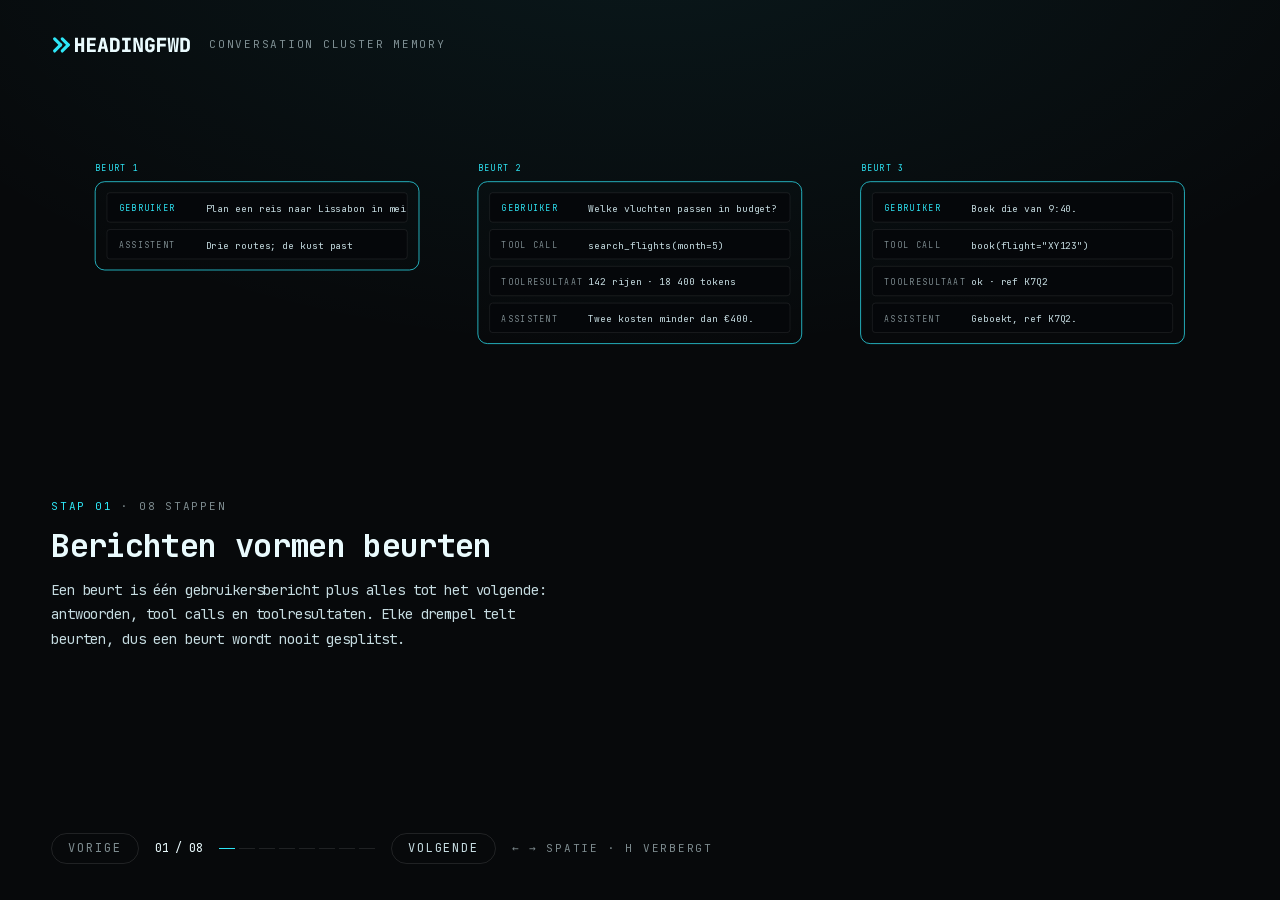
==== docs/motion-graph/index.nl.html @ 3a27b84e "feat: Dutch version of the motion graph" ====
<!doctype html>
<html lang="nl">
<head>
<meta charset="utf-8">
<meta name="viewport" content="width=device-width, initial-scale=1">
<title>Conversation cluster memory</title>
<link rel="stylesheet" href="design-system/tokens.css">
<link rel="stylesheet" href="design-system/bundle.css">
<style>
  /* Layout: the diagram fills the top half, text and controls the bottom-left quarter.
     The bottom-right quarter stays empty for the camera overlay. */
  html, body { height: 100%; overflow: hidden; }

  .surface { position: relative; height: 100%; }

  .brand {
    position: absolute;
    top: var(--hf-space-xl);
    left: 4vw;
    display: flex;
    align-items: center;
    gap: var(--hf-space-md);
  }
  .brand img { height: 22px; width: auto; display: block; }

  .stage { position: absolute; top: 11vh; left: 4vw; width: 92vw; height: 38vh; }

  .caption { position: absolute; top: 54vh; left: 4vw; width: 42vw; }
  .caption .hf-heading { font-size: var(--hf-display-md); margin: var(--hf-space-xs) 0 var(--hf-space-sm); }
  .caption .body { margin: 0; max-width: 62ch; }
  .accent { color: var(--hf-accent); }

  .metric { display: flex; align-items: baseline; gap: var(--hf-space-sm); margin: var(--hf-space-md) 0 0; }
  .metric .counter {
    font-size: var(--hf-display-lg);
    font-weight: var(--hf-weight-black);
    line-height: var(--hf-leading-display);
    letter-spacing: var(--hf-tracking-display);
    color: var(--hf-ed-ink-strong);
    font-variant-numeric: tabular-nums;
  }

  .params { display: flex; flex-wrap: wrap; gap: var(--hf-space-xs); margin: var(--hf-space-md) 0 0; padding: 0; list-style: none; }
  .params .hf-tag { text-transform: none; letter-spacing: var(--hf-tracking-body); font-size: var(--hf-text-sm); color: var(--hf-ed-ink); }

  .controls {
    position: absolute;
    left: 4vw;
    bottom: 4vh;
    display: flex;
    align-items: center;
    gap: var(--hf-space-md);
  }
  .controls[hidden] { display: none; }
  .btn {
    font: inherit;
    font-size: var(--hf-text-sm);
    letter-spacing: var(--hf-tracking-label);
    text-transform: uppercase;
    color: var(--hf-ed-ink);
    background: none;
    border: 1px solid var(--hf-rule);
    border-radius: var(--hf-radius-pill);
    padding: var(--hf-space-2xs) var(--hf-space-md);
    cursor: pointer;
  }
  .btn:hover:not(:disabled) { border-color: var(--hf-accent); color: var(--hf-accent); }
  .btn:focus-visible { outline: 1px solid var(--hf-accent); outline-offset: 2px; }
  .btn:disabled { color: var(--hf-ed-ink-dim); cursor: default; }
  .indicator { font-size: var(--hf-text-sm); color: var(--hf-ed-ink-strong); font-variant-numeric: tabular-nums; }
  .ticks { display: flex; gap: var(--hf-space-2xs); margin: 0; padding: 0; list-style: none; }
  .ticks li { width: var(--hf-space-md); height: 1px; background: var(--hf-rule); }
  .ticks li.on { background: var(--hf-accent); }

  /* SVG vocabulary */
  .stage text { font-family: var(--hf-font-mono); }
  .t { fill: var(--hf-ed-ink); font-size: var(--hf-text-lg); letter-spacing: var(--hf-tracking-body); }
  .t-strong { fill: var(--hf-ed-ink-strong); }
  .lbl { fill: var(--hf-ed-ink-dim); font-size: var(--hf-text-xs); letter-spacing: var(--hf-tracking-label); }
  .acc { fill: var(--hf-accent); }
  .card { fill: var(--hf-ed-surface-sunken); stroke: var(--hf-rule); }
  .card-acc { fill: var(--hf-ed-surface-sunken); stroke: var(--hf-accent); }
  .bar { fill: var(--hf-ed-ink-dim); }
  .bar-user, .dot, .fill-acc { fill: var(--hf-accent); }
  .hair { fill: none; stroke: var(--hf-rule); }
  .hair-strong { fill: none; stroke: var(--hf-ed-ink-dim); }
  .hair-acc { fill: none; stroke: var(--hf-accent); }
  .hair-danger { fill: none; stroke: var(--hf-danger); }
  .ring { fill: var(--hf-ed-surface); stroke: var(--hf-ed-ink-strong); stroke-width: 2; }

  /* Animations: every one runs once and holds its end state. No timers, no loops. */
  .anim {
    animation-duration: var(--dur, 600ms);
    animation-delay: var(--d, 0ms);
    animation-fill-mode: both;
    animation-iteration-count: 1;
    animation-timing-function: cubic-bezier(0.2, 0.7, 0.2, 1);
  }
  .a-fade { animation-name: fade; }
  .a-rise { animation-name: rise; }
  .a-move { animation-name: move; --dur: 1000ms; }
  .a-out { animation-name: out; }
  .a-dim { animation-name: dim; }
  .a-draw { animation-name: draw; stroke-dasharray: 1; --dur: 800ms; }
  .a-pop { animation-name: pop; transform-box: fill-box; transform-origin: center; }
  .a-grow { animation-name: grow; transform-box: fill-box; transform-origin: left center; }
  .a-collapse { animation-name: collapse; transform-box: fill-box; transform-origin: center; --dur: 900ms; }
  .a-count { animation-name: count; --dur: 1600ms; }

  @keyframes fade { from { opacity: 0; } }
  @keyframes rise { from { opacity: 0; transform: translateY(14px); } }
  @keyframes move { from { transform: translate(var(--dx, 0px), var(--dy, 0px)); } }
  @keyframes out { to { opacity: 0; } }
  @keyframes dim { to { opacity: 0.35; } }
  @keyframes draw { from { stroke-dashoffset: 1; } to { stroke-dashoffset: 0; } }
  @keyframes pop { from { opacity: 0; transform: scale(0.4); } }
  @keyframes grow { from { transform: scaleX(0); } }
  @keyframes collapse { to { opacity: 0; transform: translate(var(--dx, 0px), var(--dy, 0px)) scale(0.2); } }

  @property --n { syntax: "<integer>"; inherits: false; initial-value: 0; }
  @keyframes count { from { --n: var(--from); } to { --n: var(--to); } }
  .counter { --n: var(--to); counter-reset: n var(--n); }
  .counter::after { content: counter(n); }

  @media (prefers-reduced-motion: reduce) {
    .anim { animation-duration: 1ms !important; animation-delay: 0ms !important; }
  }
</style>
</head>
<body>
<main class="hf-editorial-surface surface">
  <header class="brand">
    <img src="design-system/headingfwd-logo-dark.svg" alt="HeadingFWD">
    <span class="hf-label">Conversation cluster memory</span>
  </header>

  <svg class="stage" viewBox="0 0 1600 400" preserveAspectRatio="xMidYMid meet" role="img" aria-labelledby="step-title"></svg>

  <section class="caption" aria-live="polite"></section>

  <nav class="controls" aria-label="Stappen">
    <button class="btn" type="button" data-dir="-1">Vorige</button>
    <span class="indicator" data-testid="step-indicator"></span>
    <ol class="ticks" aria-hidden="true"></ol>
    <button class="btn" type="button" data-dir="1">Volgende</button>
    <span class="hf-label">← → spatie · H verbergt</span>
  </nav>
</main>

<script>
"use strict";

const NS = "http://www.w3.org/2000/svg";
const stage = document.querySelector(".stage");
const caption = document.querySelector(".caption");
const controls = document.querySelector(".controls");
const indicator = document.querySelector(".indicator");
const ticks = document.querySelector(".ticks");
const [backButton, nextButton] = controls.querySelectorAll(".btn");

/* ---------- small builders ---------- */

function node(parent, tag, attrs = {}, text) {
  const el = document.createElementNS(NS, tag);
  for (const [key, value] of Object.entries(attrs)) el.setAttribute(key, value);
  if (text !== undefined) el.textContent = text;
  parent.appendChild(el);
  return el;
}

function text(parent, x, y, str, cls = "t", attrs = {}) {
  return node(parent, "text", { x, y, class: cls, ...attrs }, str);
}

// Give an element a one-shot animation, with a delay in ms and optional custom properties.
function anim(el, name, delay = 0, vars = {}) {
  el.classList.add("anim", "a-" + name);
  el.style.setProperty("--d", delay + "ms");
  for (const [key, value] of Object.entries(vars)) el.style.setProperty("--" + key, value);
  return el;
}

const pad = (i) => String(i).padStart(2, "0");

// A turn drawn small: a card with one user bar and three answer bars, its number below.
const CHIP_W = 64;
const CHIP_H = 86;
const chipX = (i, x0 = 44) => x0 + i * 84;

function chip(parent, i, x, y) {
  const g = node(parent, "g");
  node(g, "rect", { x, y, width: CHIP_W, height: CHIP_H, rx: 8, class: "card" });
  node(g, "rect", { x: x + 12, y: y + 14, width: 40, height: 6, rx: 3, class: "bar-user" });
  node(g, "rect", { x: x + 12, y: y + 30, width: 34, height: 6, rx: 3, class: "bar" });
  node(g, "rect", { x: x + 12, y: y + 46, width: 40, height: 6, rx: 3, class: "bar" });
  node(g, "rect", { x: x + 12, y: y + 62, width: 22, height: 6, rx: 3, class: "bar" });
  text(g, x + CHIP_W / 2, y + CHIP_H + 22, "B" + pad(i + 1), "lbl", { "text-anchor": "middle" });
  return g;
}

function path(parent, d, cls, attrs = {}) {
  return node(parent, "path", { d, class: cls, pathLength: 1, ...attrs });
}

/* ---------- the eight scenes ---------- */

const ROW_Y = 170;
const DOT_Y = ROW_Y + CHIP_H / 2;

function sceneTurns(svg) {
  const turns = [
    [["GEBRUIKER", "Plan een reis naar Lissabon in mei"], ["ASSISTENT", "Drie routes; de kust past"]],
    [
      ["GEBRUIKER", "Welke vluchten passen in budget?"],
      ["TOOL CALL", "search_flights(month=5)"],
      ["TOOLRESULTAAT", "142 rijen · 18 400 tokens"],
      ["ASSISTENT", "Twee kosten minder dan €400."],
    ],
    [
      ["GEBRUIKER", "Boek die van 9:40."],
      ["TOOL CALL", 'book(flight="XY123")'],
      ["TOOLRESULTAAT", "ok · ref K7Q2"],
      ["ASSISTENT", "Geboekt, ref K7Q2."],
    ],
  ];
  let delay = 0;
  turns.forEach((messages, t) => {
    const x = 60 + t * 520;
    messages.forEach(([role, content], m) => {
      const y = 95 + m * 50;
      const g = anim(node(svg, "g"), "rise", delay);
      node(g, "rect", { x: x + 16, y, width: 408, height: 40, rx: 4, class: "card" });
      text(g, x + 32, y + 25, role, role === "GEBRUIKER" ? "lbl acc" : "lbl");
      text(g, x + 150, y + 26, content, "t", { style: "font-size: var(--hf-text-base)" });
      delay += 160;
    });
    const bracket = node(svg, "g");
    const h = 20 + messages.length * 50;
    anim(node(bracket, "rect", { x, y: 80, width: 440, height: h, rx: 13, class: "hair-acc", pathLength: 1 }), "draw", delay + 100);
    anim(text(bracket, x, 66, "BEURT " + (t + 1), "lbl acc"), "fade", delay + 300);
  });
}

function windowRow(svg) {
  for (let i = 0; i < 18; i++) {
    const outer = node(svg, "g");
    if (i < 8) anim(outer, "dim", 1300);
    anim(chip(outer, i, chipX(i), ROW_Y), "pop", i * 45);
  }
}

function windowBracket(svg, delay, animate) {
  const x1 = chipX(8) - 6;
  const x2 = chipX(17) + CHIP_W + 6;
  const g = node(svg, "g");
  const p = path(g, `M${x1} 150 V136 H${x2} V150`, "hair-acc");
  const l = text(g, x1, 120, "RECENT WINDOW · LETTERLIJK MEE", "lbl acc");
  const r = text(g, x2, 120, "keep_recent_turns = 10", "t t-strong", { "text-anchor": "end" });
  if (animate) {
    anim(p, "draw", delay);
    anim(l, "fade", delay + 300);
    anim(r, "fade", delay + 400);
  }
}

function sceneWindow(svg) {
  windowRow(svg);
  windowBracket(svg, 1000, true);
  const x2 = chipX(7) + CHIP_W + 6;
  anim(path(svg, `M38 150 V136 H${x2} V150`, "hair-strong"), "draw", 1500);
  anim(text(svg, 38, 120, "UIT HET VENSTER · NOG IN HET ARCHIEF", "lbl"), "fade", 1800);
  const axis = anim(node(svg, "g"), "fade", 600);
  node(axis, "line", { x1: 40, y1: 320, x2: 1560, y2: 320, class: "hair" });
  text(axis, 40, 345, "OUDER", "lbl");
  text(axis, 1560, 345, "NIEUWER", "lbl", { "text-anchor": "end" });
}

function sceneVectors(svg) {
  for (let i = 0; i < 18; i++) {
    const g = chip(node(svg, "g"), i, chipX(i), ROW_Y);
    if (i < 8) {
      g.style.opacity = "0.35";
      anim(g, "out", 200 + i * 90);
      const dot = node(svg, "g");
      node(dot, "circle", { cx: chipX(i) + CHIP_W / 2, cy: DOT_Y, r: 8, class: "dot" });
      text(dot, chipX(i) + CHIP_W / 2, ROW_Y + CHIP_H + 22, "B" + pad(i + 1), "lbl", { "text-anchor": "middle" });
      anim(dot, "pop", 400 + i * 90);
    }
  }
  windowBracket(svg, 0, false);
  anim(text(svg, 44, 150, "B01 → [0,12, −0,48, 0,31, …] · ÉÉN VECTOR PER BEURT", "lbl acc"), "fade", 1300);
  const x2 = chipX(7) + CHIP_W + 6;
  anim(path(svg, `M38 300 V314 H${x2} V300`, "hair-acc"), "draw", 1700);
  anim(text(svg, 38, 342, "BATCH VAN 8 · min_batch_turns = 8", "lbl acc"), "fade", 2000);
  anim(text(svg, chipX(17) + CHIP_W + 6, 342, "CONTROLE ELKE 5 BEURTEN · cluster_every_n_turns = 5", "lbl", { "text-anchor": "end" }), "fade", 2300);
}

const SCATTER = [
  [380, 150], [430, 195], [470, 140],
  [760, 250], [810, 205], [850, 265],
  [1150, 140], [1210, 185],
];
const GROUPS = [
  { name: "A", members: [0, 1, 2], cx: 427, cy: 162, r: 72 },
  { name: "B", members: [3, 4, 5], cx: 807, cy: 240, r: 74 },
  { name: "C", members: [6, 7], cx: 1180, cy: 162, r: 62 },
];

function sceneCluster(svg) {
  anim(text(svg, 800, 50, "similarity(i, j) = cos(vᵢ, vⱼ) + bonus / |i − j|", "t t-strong", { "text-anchor": "middle" }), "fade", 0);
  anim(text(svg, 800, 76, "AVERAGE LINKAGE · GRENS BIJ 1 − similarity_threshold", "lbl", { "text-anchor": "middle" }), "fade", 200);

  const edges = [[0, 1], [1, 2], [0, 2], [3, 4], [4, 5], [6, 7]];
  edges.forEach(([i, j], k) => {
    const [x1, y1] = SCATTER[i];
    const [x2, y2] = SCATTER[j];
    anim(path(svg, `M${x1} ${y1} L${x2} ${y2}`, i === 4 ? "hair-acc" : "hair-strong"), "draw", 1300 + k * 80);
  });
  anim(text(svg, 900, 330, "B05–B06: cos 0,74 + bonus 0,10 = 0,84", "lbl acc", { "text-anchor": "middle" }), "fade", 1900);

  SCATTER.forEach(([x, y], i) => {
    const g = node(svg, "g");
    node(g, "circle", { cx: x, cy: y, r: 8, class: "dot" });
    text(g, x + 14, y + 4, "B" + pad(i + 1), "lbl");
    const startX = chipX(i) + CHIP_W / 2;
    anim(g, "move", i * 60, { dx: startX - x + "px", dy: DOT_Y - y + "px" });
  });

  GROUPS.forEach((group, k) => {
    anim(node(svg, "circle", { cx: group.cx, cy: group.cy, r: group.r, class: "hair-acc", pathLength: 1 }), "draw", 2000 + k * 200);
    anim(text(svg, group.cx, group.cy - group.r - 10, "CLUSTER " + group.name, "lbl acc", { "text-anchor": "middle" }), "fade", 2300 + k * 200);
  });
}

function clusterBlob(svg, cx, cy, r, dots, label, cls = "hair-strong") {
  const g = node(svg, "g");
  node(g, "circle", { cx, cy, r, class: cls });
  dots.forEach(([dx, dy]) => node(g, "circle", { cx: cx + dx, cy: cy + dy, r: 7, class: "dot" }));
  node(g, "circle", { cx, cy, r: 5, class: "ring" });
  if (label) text(g, cx, cy + r + 24, label, "lbl", { "text-anchor": "middle" });
  return g;
}

function sceneJoin(svg) {
  const C1 = [250, 200];
  const A = [980, 200];
  clusterBlob(svg, ...C1, 80, [[-45, -25], [-20, 40], [30, -45], [50, 20], [-50, 15]], "C1 · EERDERE RONDE");
  clusterBlob(svg, 560, 200, 66, [[-30, -20], [25, 25], [20, -30]], "C2 · EERDERE RONDE");

  // Batch cluster A: its hull stays and fades, its turns travel to C1.
  const aHull = node(svg, "g");
  node(aHull, "circle", { cx: A[0], cy: A[1], r: 55, class: "hair-acc" });
  text(aHull, A[0], A[1] + 55 + 24, "BATCHCLUSTER A", "lbl acc", { "text-anchor": "middle" });
  anim(aHull, "out", 2000);
  const aTurns = node(svg, "g");
  [[-25, -15], [20, 22], [28, -28]].forEach(([dx, dy]) => node(aTurns, "circle", { cx: C1[0] + dx, cy: C1[1] + dy, r: 7, class: "dot" }));
  anim(aTurns, "move", 2100, { dx: A[0] - C1[0] + "px", dy: "0px" });

  clusterBlob(svg, 1200, 200, 55, [[-22, 18], [18, -20], [25, 25]], "BATCHCLUSTER B", "hair-acc");
  clusterBlob(svg, 1420, 200, 48, [[-15, -15], [18, 15]], "BATCHCLUSTER C", "hair-acc");

  const comparisons = [
    { d: "M980 200 Q 615 10 250 200", x: 615, y: 96, label: "0,86 ≥ 0,8 → NAAR C1", cls: "lbl acc", line: "hair-acc" },
    { d: "M1200 200 Q 880 40 560 200", x: 880, y: 112, label: "0,41 MET C2", cls: "lbl", line: "hair-strong" },
    { d: "M1420 200 Q 835 -40 250 200", x: 1000, y: 62, label: "0,62 MET C1", cls: "lbl", line: "hair-strong" },
  ];
  comparisons.forEach((c, k) => {
    const g = anim(node(svg, "g"), "out", 2000);
    anim(path(g, c.d, c.line), "draw", 400 + k * 250);
    anim(text(g, c.x, c.y, c.label, c.cls, { "text-anchor": "middle" }), "fade", 900 + k * 250);
  });

  anim(text(svg, C1[0], 80, "C1 GROEIT: 5 → 8 BEURTEN", "lbl acc", { "text-anchor": "middle" }), "fade", 3000);
  anim(text(svg, 1200, 120, "NIEUW CLUSTER C3", "lbl acc", { "text-anchor": "middle" }), "fade", 2600);
  anim(text(svg, 1420, 130, "NIEUW CLUSTER C4", "lbl acc", { "text-anchor": "middle" }), "fade", 2800);
}

function sceneSummary(svg) {
  text(svg, 60, 60, "C1 · 8 BEURTEN", "lbl");
  text(svg, 1240, 60, "ARCHIEF · ORIGINELEN BLIJVEN", "lbl");
  const card = { x: 640, y: 90, w: 420, h: 220 };
  for (let i = 0; i < 8; i++) {
    const y = 80 + i * 30;
    const row = node(svg, "g");
    node(row, "rect", { x: 60, y, width: 300, height: 22, rx: 4, class: "card" });
    node(row, "rect", { x: 72, y: y + 8, width: 60, height: 6, rx: 3, class: "bar-user" });
    node(row, "rect", { x: 142, y: y + 8, width: 160, height: 6, rx: 3, class: "bar" });
    anim(row, "collapse", 400 + i * 70, {
      dx: card.x + card.w / 2 - 210 + "px",
      dy: card.y + card.h / 2 - (y + 11) + "px",
    });
    const copy = node(svg, "g", { opacity: 0.5 });
    node(copy, "rect", { x: 1240, y, width: 300, height: 22, rx: 4, class: "card" });
    node(copy, "rect", { x: 1252, y: y + 8, width: 60, height: 6, rx: 3, class: "bar-user" });
    node(copy, "rect", { x: 1322, y: y + 8, width: 160, height: 6, rx: 3, class: "bar" });
    anim(copy, "fade", 600 + i * 70);
  }
  anim(node(svg, "rect", { x: card.x, y: card.y, width: card.w, height: card.h, rx: 13, class: "card-acc" }), "pop", 1300);
  const lines = [
    ["SAMENVATTING · C1", "lbl acc"],
    ["Reis naar Lissabon, 12–16 mei.", "t t-strong"],
    ["Vluchten onder €400; geboekt:", "t t-strong"],
    ["vlucht XY123 om 9:40, ref K7Q2.", "t t-strong"],
    ["ONDERWERP reis · PERIODE mei", "lbl"],
    ["NAMEN Lissabon, XY123, K7Q2", "lbl"],
  ];
  lines.forEach(([str, cls], k) => anim(text(svg, card.x + 24, card.y + 40 + k * 30, str, cls), "rise", 1600 + k * 150));
}

function sceneNewWindow(svg) {
  anim(text(svg, 44, 60, "WAT HET MODEL ONTVANGT", "lbl"), "fade", 0);
  const memory = anim(node(svg, "g"), "rise", 100);
  node(memory, "rect", { x: 44, y: 100, width: 560, height: 236, rx: 13, class: "card-acc" });
  text(memory, 64, 128, "SYSTEEM · CONVERSATION MEMORY", "lbl acc");
  const summaries = ["P1 · jan–mrt, periode-samenvatting · 420 tok", "C1 · reis naar Lissabon · 360 tok", "C2 · recepten · 310 tok", "C3 · maandbudget · 280 tok", "C4 · tuinplan · 240 tok"];
  summaries.forEach((str, k) => {
    const g = anim(node(svg, "g"), "rise", 500 + k * 150);
    node(g, "rect", { x: 64, y: 145 + k * 36, width: 520, height: 28, rx: 4, class: "card" });
    text(g, 80, 164 + k * 36, str, "t", { style: "font-size: var(--hf-text-base)" });
  });
  anim(text(svg, 640, 128, "RECENT WINDOW · 10 BEURTEN LETTERLIJK", "lbl acc"), "fade", 1100);
  for (let i = 0; i < 10; i++) {
    anim(chip(node(svg, "g"), i + 8, chipX(i, 640), 150), "pop", 1200 + i * 50);
  }
}

function sceneRetrieval(svg) {
  const q = anim(node(svg, "g"), "rise", 0);
  node(q, "rect", { x: 40, y: 150, width: 300, height: 90, rx: 8, class: "card-acc" });
  text(q, 56, 176, "GEBRUIKER · NIEUWE VRAAG", "lbl acc");
  text(q, 56, 202, "Weet je het", "t t-strong");
  text(q, 56, 224, "boekingsnummer nog?", "t t-strong");

  const lanes = [
    { y: 90, label: "VECTOR · COSINUS ≥ 0,5", d: "M340 180 C 390 180 390 120 440 120" },
    { y: 230, label: "WOORDEN · BM25 (FTS5)", d: "M340 210 C 390 210 390 260 440 260" },
  ];
  lanes.forEach((lane, k) => {
    anim(path(svg, lane.d, "hair-acc"), "draw", 400 + k * 150);
    const g = anim(node(svg, "g"), "fade", 600 + k * 150);
    node(g, "rect", { x: 440, y: lane.y, width: 270, height: 60, rx: 8, class: "card" });
    text(g, 460, lane.y + 35, lane.label, "lbl");
    anim(path(svg, `M710 ${lane.y + 30} L780 ${lane.y + 30}`, "hair-strong"), "draw", 900 + k * 150);
  });

  const hits = [
    { name: "C1 · reis naar Lissabon", status: "AL IN VENSTER", cls: "lbl" },
    { name: "P1 › vluchten maart", status: "620 TOK · ERBIJ", cls: "lbl acc" },
    { name: "P1 › aanbetaling hotel", status: "540 TOK · ERBIJ", cls: "lbl acc" },
    { name: "P1 › visumpapieren", status: "480 TOK · TE VEEL", cls: "lbl" },
  ];
  hits.forEach((hit, k) => {
    const y = 70 + k * 56;
    const g = anim(node(svg, "g"), "rise", 1100 + k * 150);
    node(g, "rect", { x: 780, y, width: 420, height: 44, rx: 4, class: "card" });
    text(g, 796, y + 28, k + 1 + "  " + hit.name, "t", { style: "font-size: var(--hf-text-base)" });
    anim(text(svg, 1186, y + 28, hit.status, hit.cls, { "text-anchor": "end" }), "fade", 1900 + k * 300);
  });

  const track = { x: 1240, y: 140, w: 320 };
  const unit = track.w / 1500;
  anim(text(svg, track.x, 120, "retrieval_token_budget = 1500", "t t-strong"), "fade", 1700);
  anim(node(svg, "rect", { x: track.x, y: track.y, width: track.w, height: 16, class: "hair" }), "fade", 1700);
  anim(node(svg, "rect", { x: track.x, y: track.y, width: 620 * unit, height: 16, class: "fill-acc" }), "grow", 2200);
  anim(node(svg, "rect", { x: track.x + 620 * unit + 2, y: track.y, width: 540 * unit - 2, height: 16, class: "fill-acc" }), "grow", 2500);
  anim(node(svg, "rect", { x: track.x + 1160 * unit + 2, y: track.y, width: 480 * unit, height: 16, class: "hair-danger" }), "fade", 2800);
  anim(text(svg, track.x, 186, "1160 + 480 > 1500 · STOP", "lbl"), "fade", 2900);

  const win = anim(node(svg, "g"), "rise", 3200);
  node(win, "rect", { x: 40, y: 320, width: 480, height: 44, rx: 4, class: "card" });
  text(win, 56, 347, "MEMORY-BERICHT", "lbl");
  node(win, "rect", { x: 530, y: 320, width: 280, height: 44, rx: 4, class: "card-acc" });
  text(win, 546, 347, "HITS · 2 UIT P1", "lbl acc");
  node(win, "rect", { x: 820, y: 320, width: 740, height: 44, rx: 4, class: "card" });
  text(win, 836, 347, "RECENT WINDOW · 10 BEURTEN", "lbl");
}

/* ---------- steps ---------- */

const STEPS = [
  {
    title: "Berichten vormen beurten",
    body: "Een beurt is één gebruikersbericht plus alles tot het volgende: antwoorden, tool calls en toolresultaten. Elke drempel telt beurten, dus een beurt wordt nooit gesplitst.",
    params: [],
    scene: sceneTurns,
  },
  {
    title: "Het recente venster",
    body: "De laatste tien beurten gaan letterlijk naar het model. Oudere beurten verlaten het venster, maar uit het archief verdwijnt nooit iets.",
    params: ["keep_recent_turns = 10"],
    scene: sceneWindow,
  },
  {
    title: "Beurten die het venster verlaten worden vectoren",
    body: "Een beurt krijgt één keer een embedding, als hij het venster verlaat: de vraag, het antwoord en per toolresultaat een korte kop. Acht wachtende beurten vormen een batch.",
    params: ["min_batch_turns = 8", "cluster_every_n_turns = 5"],
    scene: sceneVectors,
  },
  {
    title: "De batch wordt geclusterd",
    body: "Beurten die op elkaar lijken komen samen. Buren in de tijd krijgen een bonus, zodat een korte vraag bij zijn lange antwoord blijft. Dezelfde input geeft dezelfde clusters.",
    params: ["similarity_threshold = 0.8"],
    scene: sceneCluster,
  },
  {
    title: "Een batchcluster voegt zich bij een bestaand cluster",
    body: "Elk batchcluster vergelijkt zijn centroid met de bestaande clusters. Vanaf 0,8 voegt het zich bij het meest gelijkende, bij gelijke stand het oudste. Anders wordt het een nieuw cluster.",
    params: ["similarity_threshold = 0.8"],
    scene: sceneJoin,
  },
  {
    title: "Het cluster wordt samengevat",
    body: "Een chatmodel schrijft één samenvatting per nieuw of gegroeid cluster. Namen, getallen, datums en besluiten blijven letterlijk. In het venster vervangt de samenvatting de beurten; het archief bewaart de originelen.",
    params: ['resummarize_strategy = "incremental"'],
    metric: { from: 4820, to: 360, label: "tokens voor C1 in het venster", delay: 1300 },
    scene: sceneSummary,
  },
  {
    title: "Het venster: memory plus recente beurten",
    body: "Het model krijgt nu één memory-bericht met de samenvattingen op volgorde van tijd. De oudste zijn al samengevoegd tot een periode-samenvatting. Daarna volgen de tien laatste beurten, letterlijk.",
    params: ["keep_recent_turns = 10"],
    scene: sceneNewWindow,
  },
  {
    title: "Een vraag start hybride retrieval",
    body: "Met het laatste gebruikersbericht wordt gezocht op vector en op woorden, over alle niveaus van samenvattingen in het archief. Hits die al in het venster staan vallen af; de rest komt erbij tot het tokenbudget op is.",
    params: ["retrieval_token_budget = 1500", "retrieval_k = 3", "retrieval_min_similarity = 0.5"],
    metric: { from: 0, to: 1160, label: "tokens erbij, budget 1500", delay: 2200 },
    scene: sceneRetrieval,
  },
];

let current = 0;

function el(tag, cls, str) {
  const e = document.createElement(tag);
  if (cls) e.className = cls;
  if (str !== undefined) e.textContent = str;
  return e;
}

function renderCaption(step, index) {
  caption.replaceChildren();
  const kicker = anim(el("p", "hf-label"), "rise", 0);
  kicker.append(el("span", "accent", "Stap " + pad(index + 1)), " · " + pad(STEPS.length) + " stappen");
  const title = anim(el("h1", "hf-heading", step.title), "rise", 80);
  title.id = "step-title";
  const body = anim(el("p", "body", step.body), "rise", 160);
  caption.append(kicker, title, body);
  if (step.metric) {
    const metric = anim(el("p", "metric"), "rise", 240);
    const counter = anim(el("span", "counter"), "count", step.metric.delay, {
      from: step.metric.from,
      to: step.metric.to,
    });
    metric.append(counter, el("span", "hf-label", step.metric.label));
    caption.append(metric);
  }
  if (step.params.length) {
    const list = anim(el("ul", "params"), "rise", 320);
    for (const p of step.params) list.append(el("li", "hf-tag", p));
    caption.append(list);
  }
}

function show(index) {
  current = Math.max(0, Math.min(STEPS.length - 1, index));
  const step = STEPS[current];
  stage.replaceChildren();
  step.scene(stage);
  renderCaption(step, current);
  indicator.textContent = pad(current + 1) + " / " + pad(STEPS.length);
  [...ticks.children].forEach((li, i) => li.classList.toggle("on", i === current));
  backButton.disabled = current === 0;
  nextButton.disabled = current === STEPS.length - 1;
}

for (let i = 0; i < STEPS.length; i++) ticks.append(el("li"));

controls.addEventListener("click", (event) => {
  const button = event.target.closest(".btn");
  if (button) show(current + Number(button.dataset.dir));
});

const KEYS = {
  ArrowRight: 1, ArrowDown: 1, PageDown: 1, " ": 1,
  ArrowLeft: -1, ArrowUp: -1, PageUp: -1,
};

document.addEventListener("keydown", (event) => {
  if (event.altKey || event.ctrlKey || event.metaKey) return;
  if (event.key === "h" || event.key === "H") {
    controls.hidden = !controls.hidden;
    return;
  }
  const dir = KEYS[event.key];
  if (dir === undefined) return;
  // Also stops Space and arrows from activating a focused button a second time.
  event.preventDefault();
  if (!event.repeat) show(current + dir);
});

show(0);
</script>
</body>
</html>
---- docs/motion-graph/design-system/tokens.css ----
/* Generated from tokens.json. Do not edit by hand. */

@font-face {
  font-family: "JetBrains Mono";
  src: url("jetbrains-mono-latin.woff2") format("woff2");
  font-weight: 100 800;
  font-style: normal;
  font-display: block;
}

:root {
  --hf-accent: #2ee6f6;
  --hf-on-accent: #04181c;
  --hf-prompt: #5be6a0;
  --hf-danger: #ff6e6e;
  --hf-rule: rgba(255, 255, 255, 0.1);
  --hf-rule-faint: rgba(255, 255, 255, 0.06);
  --hf-term-backdrop: #0bd3e6;
  --hf-term-window: #0a0e11;
  --hf-term-bar: #0d1115;
  --hf-term-titlebar-top: #15191d;
  --hf-term-titlebar-bottom: #0f1316;
  --hf-term-ink: #d6e6ea;
  --hf-term-ink-soft: #cfe2e7;
  --hf-term-ink-dim: #7a8488;
  --hf-term-close: #ff5f57;
  --hf-term-minimize: #febc2e;
  --hf-term-zoom: #28c840;
  --hf-ed-surface: #07090b;
  --hf-ed-surface-sunken: #05070a;
  --hf-ed-ink: #c6dce1;
  --hf-ed-ink-strong: #eafbfe;
  --hf-ed-ink-dim: rgba(198, 220, 225, 0.62);
  --hf-space-2xs: 4px;
  --hf-space-xs: 8px;
  --hf-space-sm: 12px;
  --hf-space-md: 16px;
  --hf-space-lg: 22px;
  --hf-space-xl: 34px;
  --hf-space-2xl: 56px;
  --hf-radius-xs: 3px;
  --hf-radius-sm: 4px;
  --hf-radius-md: 8px;
  --hf-radius-lg: 10px;
  --hf-radius-xl: 13px;
  --hf-radius-pill: 999px;
  --hf-shadow-window: 0 1px 0 rgba(255, 255, 255, 0.07) inset, 0 40px 90px -20px rgba(0, 0, 0, 0.6), 0 0 0 1px rgba(0, 0, 0, 0.25);
  --hf-text-2xs: 10px;
  --hf-text-xs: 11px;
  --hf-text-sm: 12px;
  --hf-text-base: 13px;
  --hf-text-md: 14px;
  --hf-text-lg: 15px;
  --hf-text-xl: 18px;
  --hf-display-sm: clamp(17px, 2cqw, 24px);
  --hf-display-md: clamp(22px, 2.6cqw, 32px);
  --hf-display-lg: clamp(30px, 5.4cqw, 58px);
  --hf-display-xl: clamp(72px, 22cqw, 148px);
  --hf-weight-regular: 400;
  --hf-weight-medium: 500;
  --hf-weight-bold: 700;
  --hf-weight-black: 800;
  --hf-leading-display: 0.92;
  --hf-leading-tight: 1.2;
  --hf-leading-body: 1.75;
  --hf-tracking-display: -0.06em;
  --hf-tracking-heading: -0.02em;
  --hf-tracking-body: -0.01em;
  --hf-tracking-label: 0.16em;
  --hf-tracking-label-wide: 0.22em;
  --hf-pad-page: clamp(12px, 3.5cqw, 52px);
  --hf-pad-block: clamp(28px, 5vw, 72px);
  --hf-pad-inline: clamp(16px, 4vw, 56px);
  --hf-width-window: 980px;
  --hf-width-shell: 1180px;
}
---- docs/motion-graph/design-system/bundle.css ----
/*
 * HeadingFWD Terminal — component stylesheet.
 *
 * The base and the .hf- helper layer, as they were in styles.css. Every value
 * the tokens declare now comes from tokens.css (generated from tokens.json).
 * What the token file cannot declare stays here, as the source wrote it.
 */

:root {
  --hf-font-mono: "JetBrains Mono", ui-monospace, "Menlo", "Consolas", monospace;
  --hf-border-window: 1px solid rgba(255, 255, 255, 0.09);
  --hf-backdrop-terminal:
    radial-gradient(120% 130% at 50% 0%, rgba(255, 255, 255, 0.18), transparent 42%),
    radial-gradient(140% 120% at 50% 120%, rgba(0, 0, 0, 0.32), transparent 55%);
  --hf-backdrop-editorial:
    radial-gradient(120% 90% at 50% -10%, rgba(46, 230, 246, 0.07), rgba(0, 0, 0, 0) 55%);
  --hf-grid-lines:
    linear-gradient(rgba(255, 255, 255, 0.06) 1px, transparent 1px),
    linear-gradient(90deg, rgba(255, 255, 255, 0.06) 1px, transparent 1px);
  --hf-grid-size-terminal: 38px 38px;
  --hf-grid-size-editorial: 42px 42px;
}

/* ─────────────────────────────────────────────────────────────────────────
 * Base
 * ───────────────────────────────────────────────────────────────────────── */

*,
*::before,
*::after {
  box-sizing: border-box;
}

html {
  color-scheme: dark;
  background: var(--hf-ed-surface);
}

body {
  margin: 0;
  font-family: var(--hf-font-mono);
  font-size: var(--hf-text-md);
  line-height: var(--hf-leading-body);
  letter-spacing: var(--hf-tracking-body);
  -webkit-font-smoothing: antialiased;
  background: var(--hf-ed-surface);
  color: var(--hf-ed-ink);
}

::selection {
  background: var(--hf-accent);
  color: var(--hf-on-accent);
}

/* ─────────────────────────────────────────────────────────────────────────
 * Helper layer — bundle-only, prefixed .hf-
 *
 * Two surfaces, and the chrome that belongs to each. Put a design on one of
 * the two surfaces first; everything else assumes it.
 * ───────────────────────────────────────────────────────────────────────── */

/* The cyan page the terminal sits on. */
.hf-terminal-surface {
  container-type: inline-size;
  min-height: 100%;
  padding: var(--hf-pad-page);
  background-color: var(--hf-term-backdrop);
  background-image: var(--hf-backdrop-terminal);
  color: var(--hf-term-ink);
}

/* The near-black page an article sits on. */
.hf-editorial-surface {
  container-type: inline-size;
  min-height: 100%;
  background:
    var(--hf-backdrop-editorial),
    var(--hf-ed-surface);
  color: var(--hf-ed-ink);
}

/* The faint dot grid drawn behind either surface. Give it a parent with
   `position: relative; isolation: isolate`. */
.hf-grid {
  position: absolute;
  inset: 0;
  z-index: -1;
  pointer-events: none;
  background-image: var(--hf-grid-lines);
  background-size: var(--hf-grid-size-editorial);
  mask-image: radial-gradient(ellipse 90% 720px at 50% 0, #000 20%, transparent 70%);
}

.hf-terminal-surface .hf-grid {
  background-size: var(--hf-grid-size-terminal);
  mask-image: radial-gradient(circle at 50% 45%, #000 30%, transparent 78%);
}

/* The terminal window: a dark panel that floats on the cyan. */
.hf-window {
  width: min(var(--hf-width-window), 100%);
  margin: 0 auto;
  display: flex;
  flex-direction: column;
  overflow: hidden;
  background: var(--hf-term-window);
  border: var(--hf-border-window);
  border-radius: var(--hf-radius-xl);
  box-shadow: var(--hf-shadow-window);
}

.hf-window-titlebar {
  display: flex;
  align-items: center;
  gap: 14px;
  padding: 13px var(--hf-space-md);
  background: linear-gradient(
    var(--hf-term-titlebar-top),
    var(--hf-term-titlebar-bottom)
  );
  border-bottom: 1px solid var(--hf-rule-faint);
  font-size: 12.5px;
  color: rgba(220, 235, 240, 0.55);
}

.hf-window-body {
  flex: 1;
  min-height: 0;
  overflow-y: auto;
  padding: 26px clamp(18px, 3cqw, 34px) var(--hf-space-lg);
  color: var(--hf-term-ink);
}

.hf-window-statusbar {
  display: flex;
  align-items: center;
  gap: 18px;
  padding: 7px var(--hf-space-md);
  background: var(--hf-term-bar);
  border-top: 1px solid var(--hf-rule-faint);
  font-size: var(--hf-text-xs);
  color: var(--hf-term-ink-dim);
}

/* The three macOS dots. Give each one a --hf-dot color. */
.hf-dots {
  display: flex;
  gap: var(--hf-space-xs);
}

.hf-dot {
  width: 12px;
  height: 12px;
  border-radius: 50%;
  background: var(--hf-dot, var(--hf-term-ink-dim));
}

/* The reading column of an article. */
.hf-shell {
  max-width: var(--hf-width-shell);
  margin: 0 auto;
  padding-block: var(--hf-pad-block);
  padding-inline: var(--hf-pad-inline);
}

/* Small, uppercase, widely tracked: a meta bar, a kicker, a section label. */
.hf-label {
  font-size: var(--hf-text-xs);
  letter-spacing: var(--hf-tracking-label);
  text-transform: uppercase;
  color: var(--hf-ed-ink-dim);
}

/* A heading. Bigger means tighter — pair with --hf-display-*. */
.hf-heading {
  margin: 0;
  font-weight: var(--hf-weight-bold);
  line-height: var(--hf-leading-tight);
  letter-spacing: var(--hf-tracking-heading);
  color: var(--hf-ed-ink-strong);
}

/* The one filled element in the system: an accent badge. */
.hf-badge {
  display: inline-block;
  padding: 6px 10px;
  border-radius: var(--hf-radius-md);
  background: var(--hf-accent);
  color: var(--hf-on-accent);
  font-size: var(--hf-text-base);
  font-weight: var(--hf-weight-bold);
}

/* An outlined tag — the quiet counterpart to the badge. */
.hf-tag {
  display: inline-block;
  padding: 3px var(--hf-space-xs);
  border: 1px solid var(--hf-rule);
  border-radius: var(--hf-radius-pill);
  font-size: var(--hf-text-2xs);
  letter-spacing: var(--hf-tracking-label);
  text-transform: uppercase;
  color: var(--hf-ed-ink-dim);
}

.hf-rule {
  border: 0;
  border-top: 1px solid var(--hf-rule);
}

/* A shell prompt line. */
.hf-prompt::before {
  content: "❯ ";
  color: var(--hf-prompt);
}

.hf-link {
  color: var(--hf-accent);
  text-decoration: none;
  border-bottom: 1px solid transparent;
}

.hf-link:hover {
  border-bottom-color: currentColor;
}
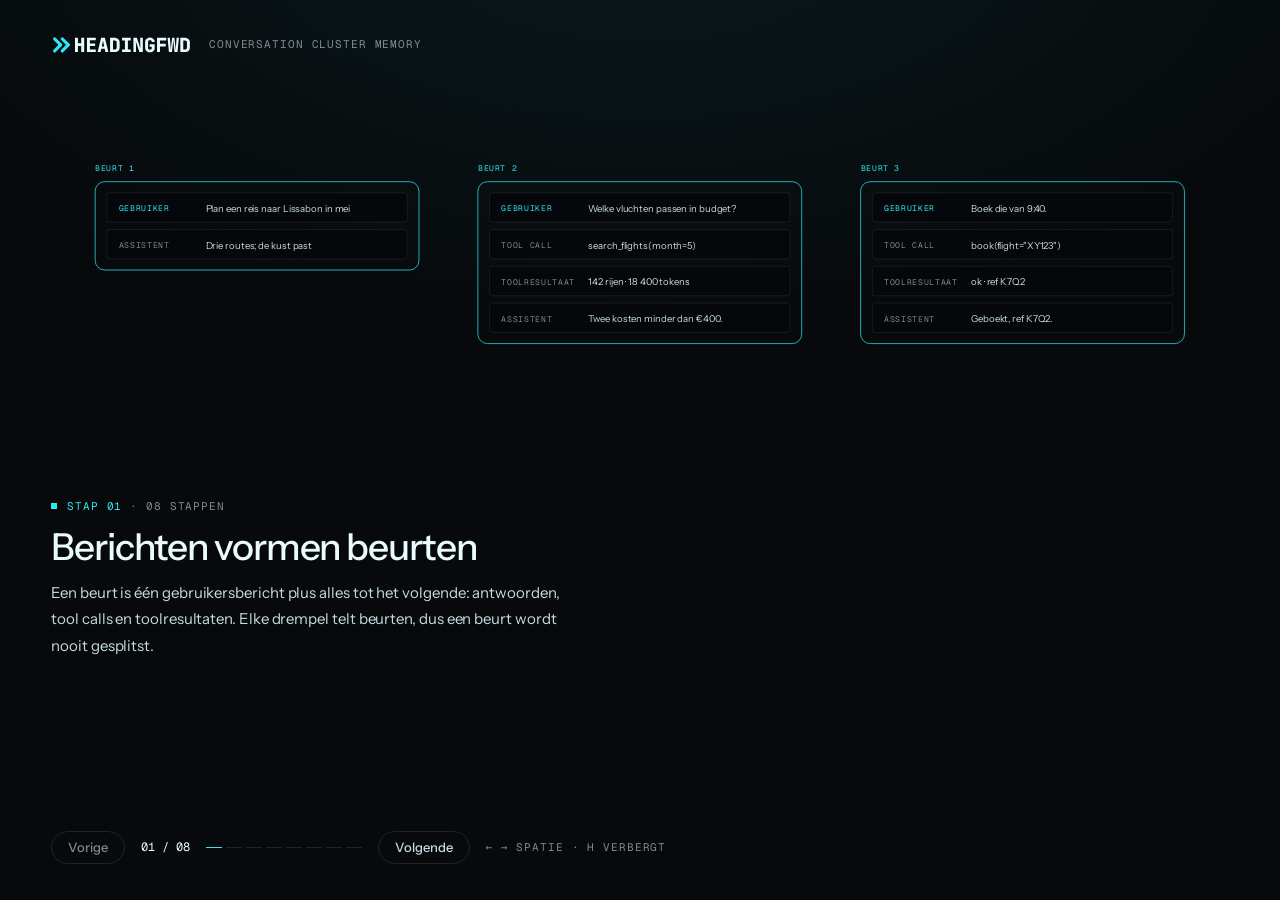
==== commit 68f0ccd8: "feat: motion graph typography in the style of a modern product page" ====
--- a/docs/motion-graph/index.nl.html
+++ b/docs/motion-graph/index.nl.html
@@ -7,6 +7,22 @@
 <link rel="stylesheet" href="design-system/tokens.css">
 <link rel="stylesheet" href="design-system/bundle.css">
 <style>
+  /* Type: Instrument Sans for headings and text, Geist Mono for labels (both SIL OFL, self-hosted). */
+  @font-face { font-family: "Instrument Sans"; src: url("fonts/instrument-sans-latin-wght-normal.woff2") format("woff2"); font-weight: 400 700; font-display: block; }
+  @font-face { font-family: "Geist Mono"; src: url("fonts/geist-mono-latin-wght-normal.woff2") format("woff2"); font-weight: 100 900; font-display: block; }
+  :root {
+    --ccm-sans: "Instrument Sans", "Helvetica Neue", Arial, sans-serif;
+    --ccm-mono: "Geist Mono", ui-monospace, Menlo, Consolas, monospace;
+  }
+  body { font-family: var(--ccm-sans); font-size: var(--hf-text-lg); letter-spacing: -0.005em; }
+  .hf-heading { font-family: var(--ccm-sans); font-weight: 500; letter-spacing: -0.03em; line-height: 1.1; }
+  .hf-label, .hf-tag, .indicator { font-family: var(--ccm-mono); }
+  .hf-label { letter-spacing: 0.08em; }
+  .caption .hf-label .accent::before {
+    content: ""; display: inline-block; width: 6px; height: 6px; margin-right: 10px;
+    background: var(--hf-accent); vertical-align: 0.1em;
+  }
+
   /* Layout: the diagram fills the top half, text and controls the bottom-left quarter.
      The bottom-right quarter stays empty for the camera overlay. */
   html, body { height: 100%; overflow: hidden; }
@@ -26,16 +42,17 @@
   .stage { position: absolute; top: 11vh; left: 4vw; width: 92vw; height: 38vh; }
 
   .caption { position: absolute; top: 54vh; left: 4vw; width: 42vw; }
-  .caption .hf-heading { font-size: var(--hf-display-md); margin: var(--hf-space-xs) 0 var(--hf-space-sm); }
+  .caption .hf-heading { font-size: clamp(28px, 2.9vw, 44px); margin: var(--hf-space-xs) 0 var(--hf-space-sm); }
   .caption .body { margin: 0; max-width: 62ch; }
   .accent { color: var(--hf-accent); }
 
   .metric { display: flex; align-items: baseline; gap: var(--hf-space-sm); margin: var(--hf-space-md) 0 0; }
   .metric .counter {
     font-size: var(--hf-display-lg);
-    font-weight: var(--hf-weight-black);
+    font-family: var(--ccm-sans);
+    font-weight: 500;
     line-height: var(--hf-leading-display);
-    letter-spacing: var(--hf-tracking-display);
+    letter-spacing: -0.03em;
     color: var(--hf-ed-ink-strong);
     font-variant-numeric: tabular-nums;
   }
@@ -54,9 +71,9 @@
   .controls[hidden] { display: none; }
   .btn {
     font: inherit;
-    font-size: var(--hf-text-sm);
-    letter-spacing: var(--hf-tracking-label);
-    text-transform: uppercase;
+    font-size: var(--hf-text-base);
+    font-weight: 500;
+    letter-spacing: 0;
     color: var(--hf-ed-ink);
     background: none;
     border: 1px solid var(--hf-rule);
@@ -73,10 +90,11 @@
   .ticks li.on { background: var(--hf-accent); }
 
   /* SVG vocabulary */
-  .stage text { font-family: var(--hf-font-mono); }
-  .t { fill: var(--hf-ed-ink); font-size: var(--hf-text-lg); letter-spacing: var(--hf-tracking-body); }
+  .stage text { font-family: var(--ccm-sans); }
+  .stage .lbl { font-family: var(--ccm-mono); }
+  .t { fill: var(--hf-ed-ink); font-size: var(--hf-text-xl); letter-spacing: -0.01em; }
   .t-strong { fill: var(--hf-ed-ink-strong); }
-  .lbl { fill: var(--hf-ed-ink-dim); font-size: var(--hf-text-xs); letter-spacing: var(--hf-tracking-label); }
+  .lbl { fill: var(--hf-ed-ink-dim); font-size: var(--hf-text-xs); letter-spacing: 0.08em; }
   .acc { fill: var(--hf-accent); }
   .card { fill: var(--hf-ed-surface-sunken); stroke: var(--hf-rule); }
   .card-acc { fill: var(--hf-ed-surface-sunken); stroke: var(--hf-accent); }
